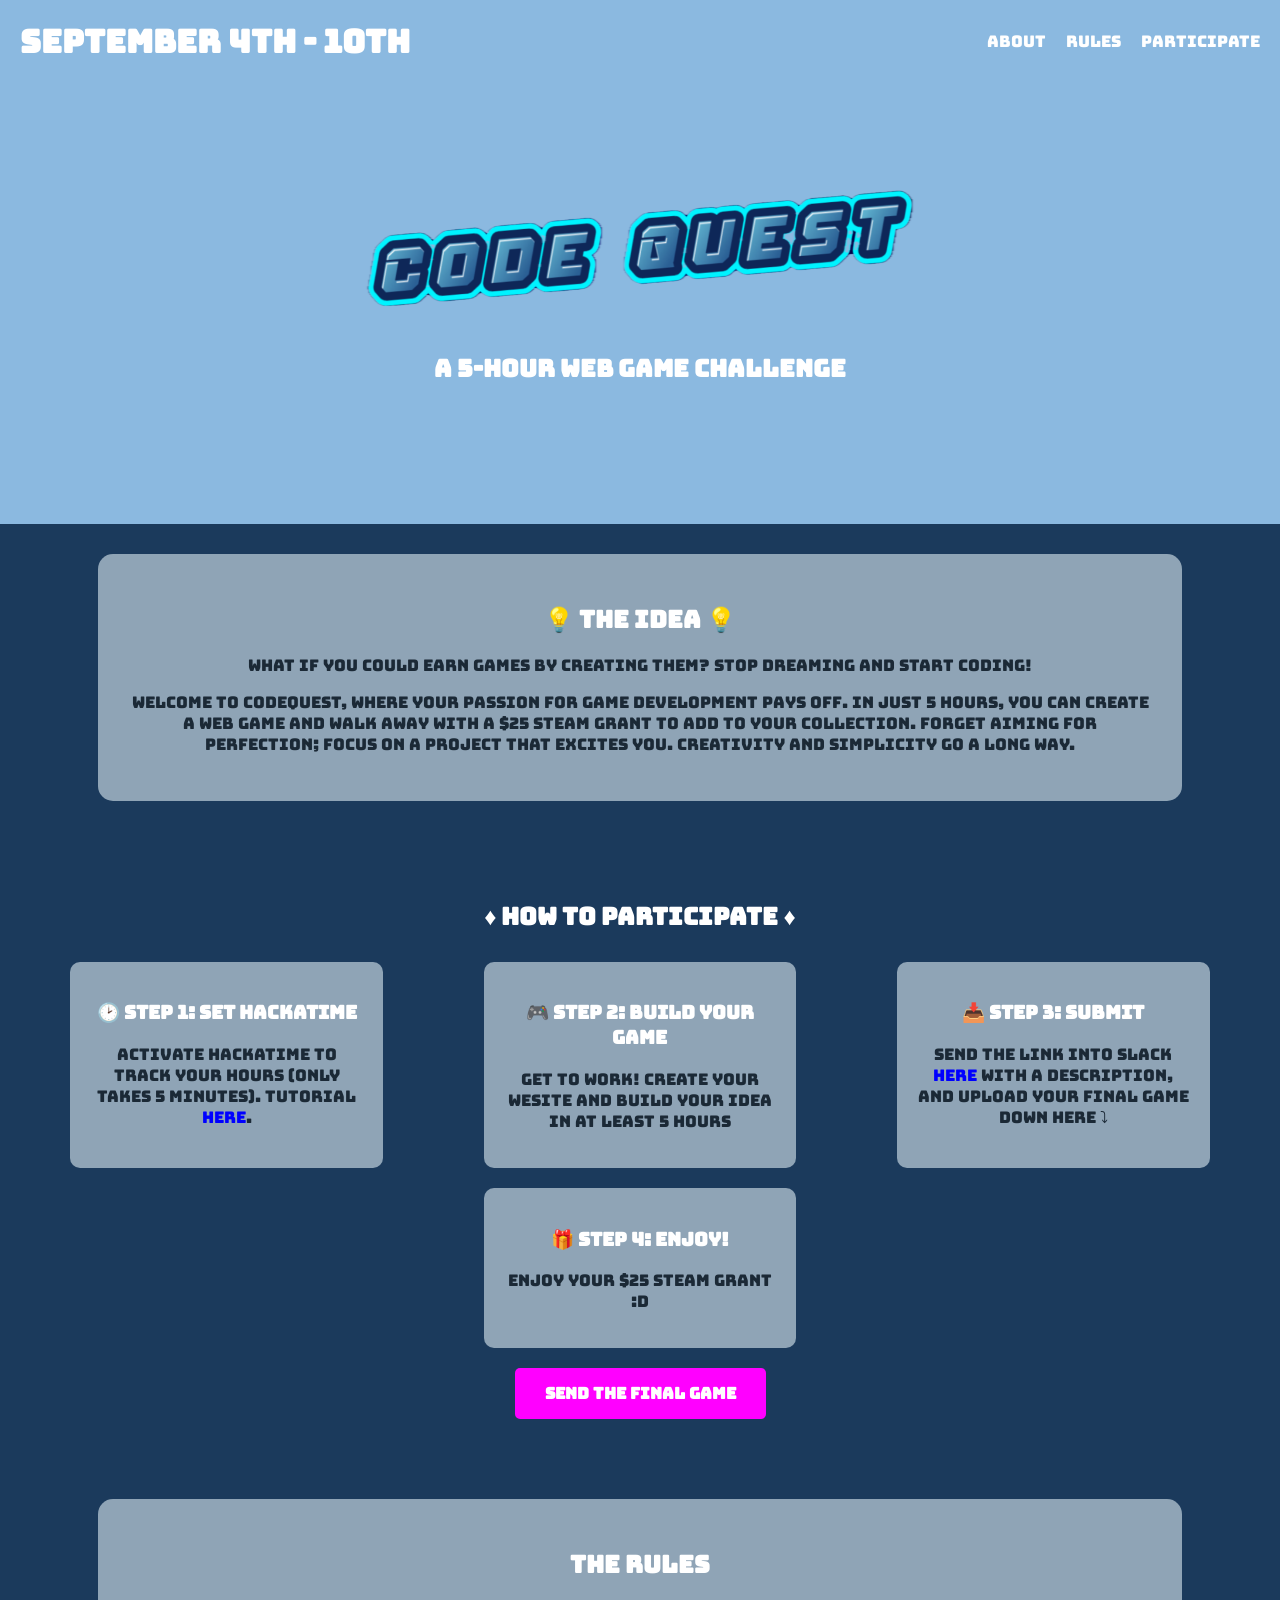
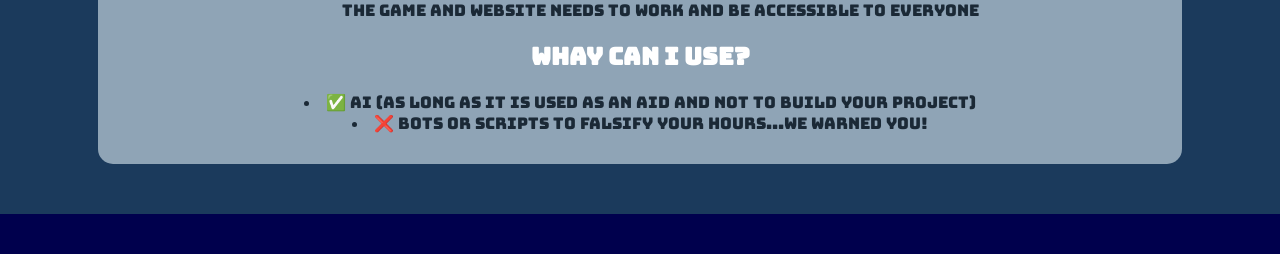
==== index.html @ b4c14d63 "finalAgain" ====
<!DOCTYPE html>
<html lang="en">

<head>
    <meta charset="UTF-8">
    <meta name="viewport" content="width=device-width, initial-scale=1.0">
    <title>CodeQuest</title>
    <link rel="stylesheet" href="style.css">
</head>

<body>

    <header>
        <nav>
            <div class="logo">September 4th - 10th</div>
            <ul>
                <li><a href="#about">About</a></li>
                <li><a href="#rules">Rules</a></li>
                <li><a href="#participate">Participate</a></li>
            </ul>
        </nav>
        <div class="hero">
            <img src="Title.png" alt="GameQuest Title" class="title-gif">
            <h2>A 5-Hour Web Game Challenge</h2>
        </div>
    </header>


    <main>
        <section id="about" class="card">
            <h2>💡 THE IDEA 💡</h2>
            <p>What if you could earn games by creating them? Stop dreaming and start coding!</p>
            <p>Welcome to CodeQuest, where your passion for game development pays off. In just 5 hours, you can create a
                web game and walk away with a $25 Steam Grant to add to your collection. Forget aiming for perfection;
                focus on a project that excites you. Creativity and simplicity go a long way.</p>
        </section>

        <section id="participate">
            <h2>♦️ HOW TO PARTICIPATE ♦️</h2>
            <div class="steps-container">
                <div class="step">
                    <h3>🕑 STEP 1: Set Hackatime</h3>
                    <p>Activate Hackatime to track your hours (only takes 5 minutes). Tutorial <a
                            href="https://hackatime.hackclub.com/" style="color: blue;">here</a>.</p>
                </div>
                <div class="step">
                    <h3>🎮 STEP 2: Build Your Game</h3>
                    <p>Get to work! Create your wesite and build your idea in at least 5 hours</p>
                </div>
                <div class="step">
                    <h3>📥 STEP 3: Submit</h3>
                    <p>Send the link into Slack <a
                            href="https://hackclub.slack.com/archives/C09DTN74MQR" style="color: blue;">here</a> with a description, and upload your final game down here ⤵</p>
                </div>
                <div class="step">
                    <h3>🎁 STEP 4: Enjoy!</h3>
                    <p>Enjoy your $25 Steam grant :D </p>
                </div>
            </div>
            <a href="https://forms.hackclub.com/t/kDtgxUPt8tus" class="button">SEND THE FINAL GAME</a>
        </section>

        <section id="rules" class="card">
            <h2>THE RULES</h2>
            <ul>
                <p>The game and website needs to work and be accessible to everyone</p>
            </ul>
            <h2>WHAY CAN I USE?</h2>
            <li>✅ AI (as long as it is used as an aid and not to build your project)</li>
            <li>❌ Bots or scripts to falsify your hours...we warned you!</li>
        </section>
    </main>

    <footer></footer>

</body>

</html>
---- style.css ----
@font-face {
    font-family: 'Bungee';
    src: url('Bungee-Regular.ttf') format('truetype');
    font-weight: normal;
    font-style: normal;
}



.container {
    max-width: 1200px;
    margin: 0 auto;
    padding: 20px;
}

h1, h2, h3 {
    color: #ffffff;
    text-align: center;
}

a {
    color: #ffffff;
    text-decoration: none;
}

.button {
    display: inline-block;
    padding: 15px 30px;
    background-color: #ff00ff;
    color: #ffffff;
    font-weight: bold;
    text-transform: uppercase;
    border-radius: 5px;
    transition: background-color 0.3s ease;
}

.button:hover {
    background-color: #cc00cc;
}


nav {
    display: flex;
    justify-content: space-between;
    align-items: center;
}

nav .logo {
    font-size: 2em;
    font-weight: bold;
}

nav ul {
    list-style: none;
    padding: 0;
    margin: 0;
    display: flex;
}

nav ul li {
    margin-left: 20px;
}

.hero {
    padding: 100px 0;
}

section {
    padding: 50px 20px;
    text-align: center;
}

.steps-container {
    display: flex;
    justify-content: space-around;
    flex-wrap: wrap;
    margin-top: 30px;
}
.title-gif {
    max-width: 600px;
    width: 80%;
    height: auto;
    display: block;
    margin: 0 auto 20px auto;
}


.step {
    width: 22%;
    background-color: #8FA4B6;
    color: #1B2936;
    padding: 20px;
    border-radius: 10px;
    margin-bottom: 20px;
}

.card {
    background-color: #8FA4B6;
    color: #1B2936;
    border-radius: 15px;
    padding: 30px;
    margin: 30px auto;
    width: 80%;
}

footer {
    background-color: #00004d;
    text-align: center;
    padding: 20px;
    margin-top: 50px;
}

body {
    font-family: 'Bungee', Arial, sans-serif;
    margin: 0;
    padding: 0;
    background-color: #1B3A5C;
    color: #ffffff;
}

header {
    background-color: #8BB9E0;
    padding: 20px;
    text-align: center;
}


@media (max-width: 768px) {
    nav {
        flex-direction: column;
    }

    nav ul {
        margin-top: 20px;
        flex-direction: column;
        align-items: center;
    }

    nav ul li {
        margin: 10px 0;
    }

    .steps-container {
        flex-direction: column;
        align-items: center;
    }

    .step {
        width: 80%;
    }

    .card {
        width: 90%;
    }
}
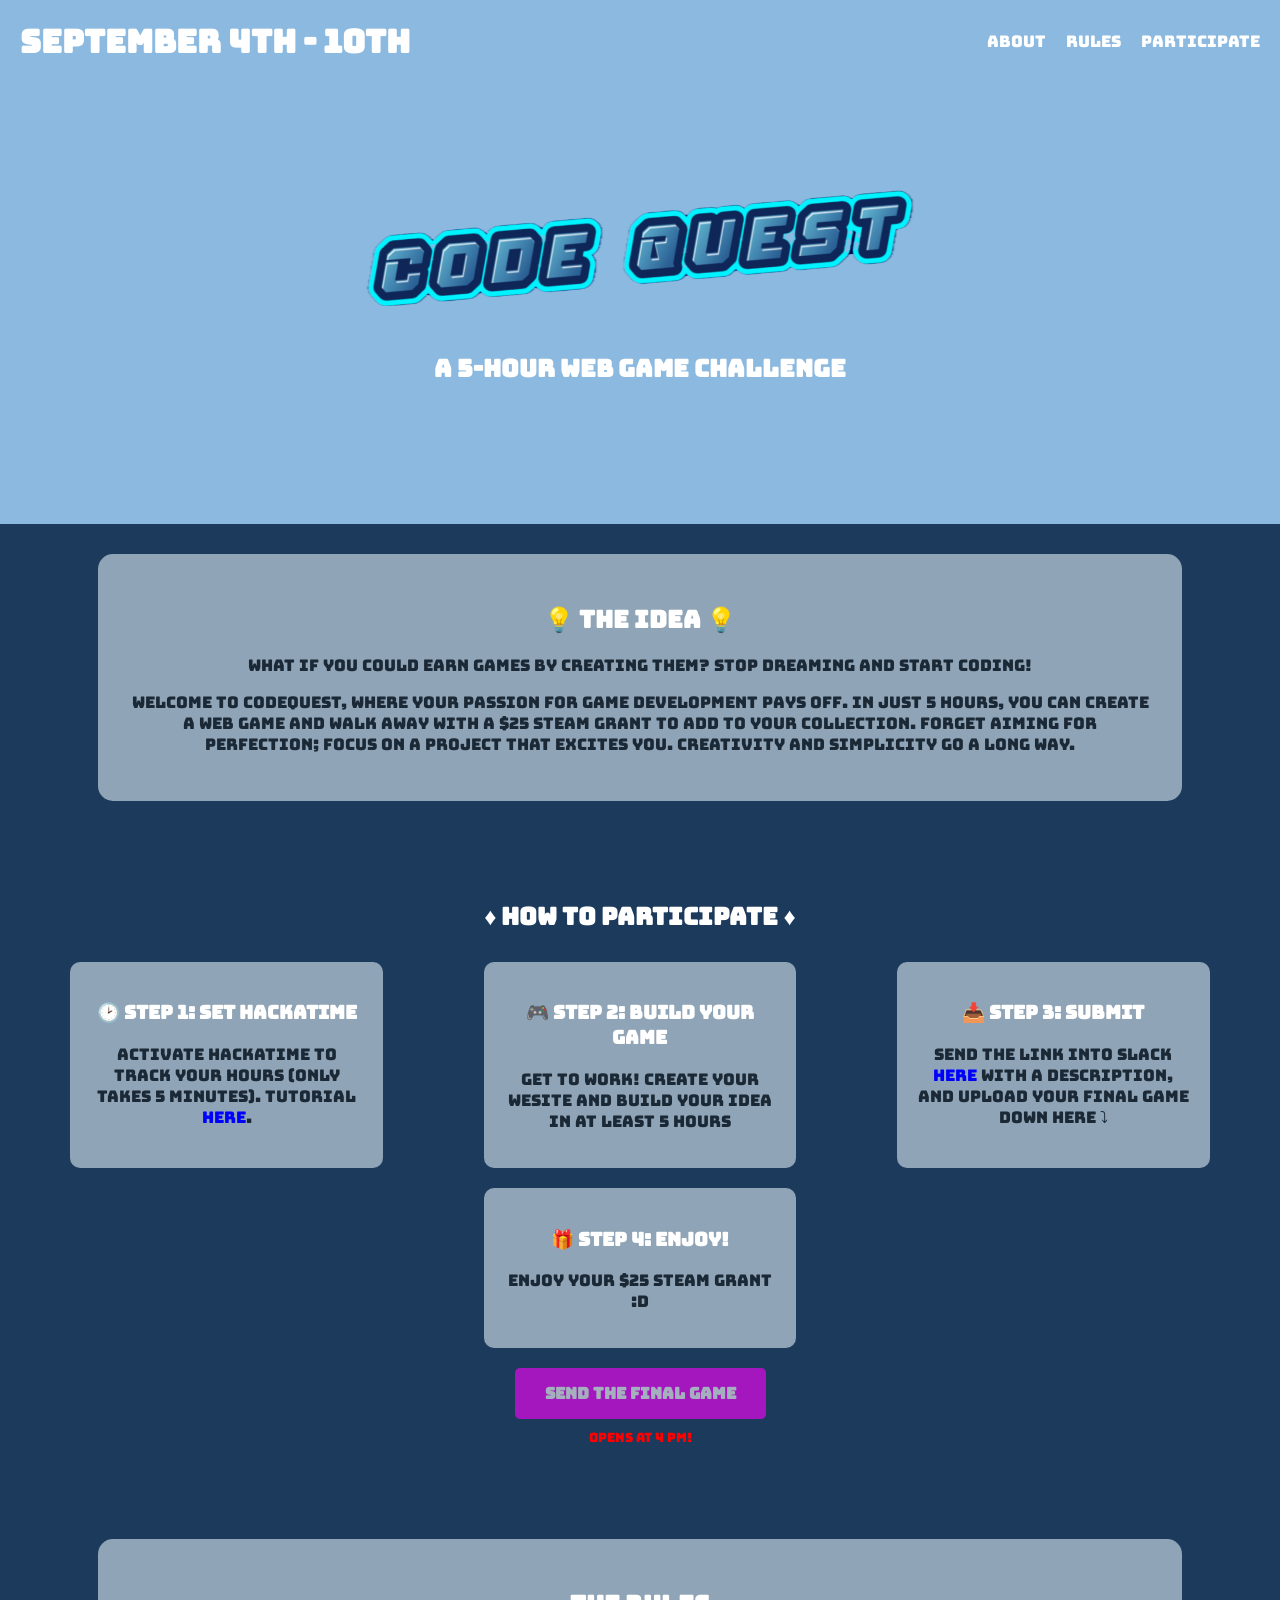
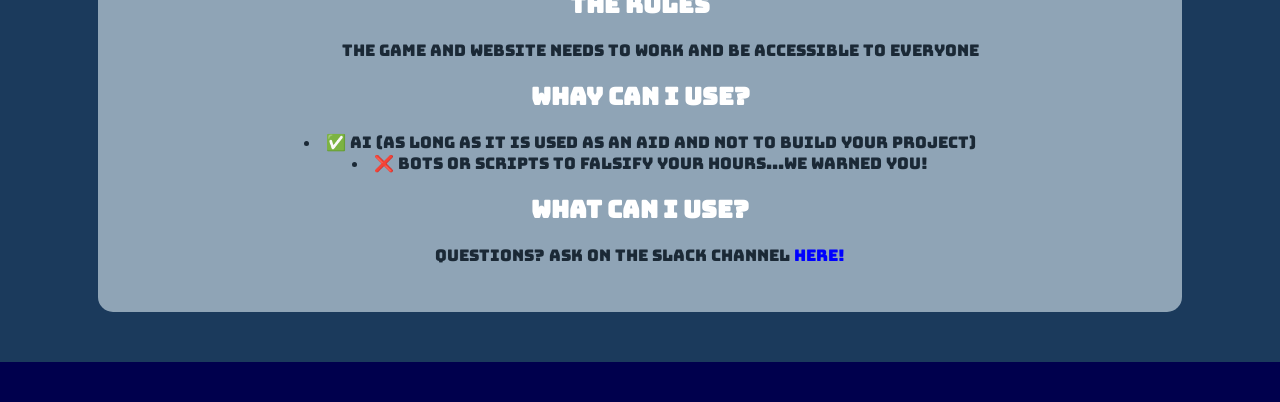
==== commit e8e35dde: "Pre-launch site" ====
--- a/index.html
+++ b/index.html
@@ -57,7 +57,8 @@
                     <p>Enjoy your $25 Steam grant :D </p>
                 </div>
             </div>
-            <a href="https://forms.hackclub.com/t/kDtgxUPt8tus" class="button">SEND THE FINAL GAME</a>
+            <a href="https://forms.hackclub.com/t/kDtgxUPt8tus" class="button disabled" onclick="return false;">SEND THE FINAL GAME</a>
+            <p class="coming-soon">opens at 4 PM!</p>
         </section>
 
         <section id="rules" class="card">
@@ -68,6 +69,9 @@
             <h2>WHAY CAN I USE?</h2>
             <li>✅ AI (as long as it is used as an aid and not to build your project)</li>
             <li>❌ Bots or scripts to falsify your hours...we warned you!</li>
+            <h2>WHAT CAN I USE?</h2>
+            <p>Questions? Ask on the Slack channel <a
+                            href="https://hackclub.slack.com/archives/C09DTN74MQR" style="color: blue;">here!</a></p>
         </section>
     </main>
 
--- a/style.css
+++ b/style.css
@@ -36,6 +36,19 @@
 
 .button:hover {
     background-color: #cc00cc;
+}
+
+.button.disabled {
+    opacity: 0.6;
+    pointer-events: none;
+    cursor: not-allowed;
+}
+
+.coming-soon {
+    color: red;
+    font-size: 0.8em;
+    margin-top: 10px;
+    text-align: center;
 }
 
 
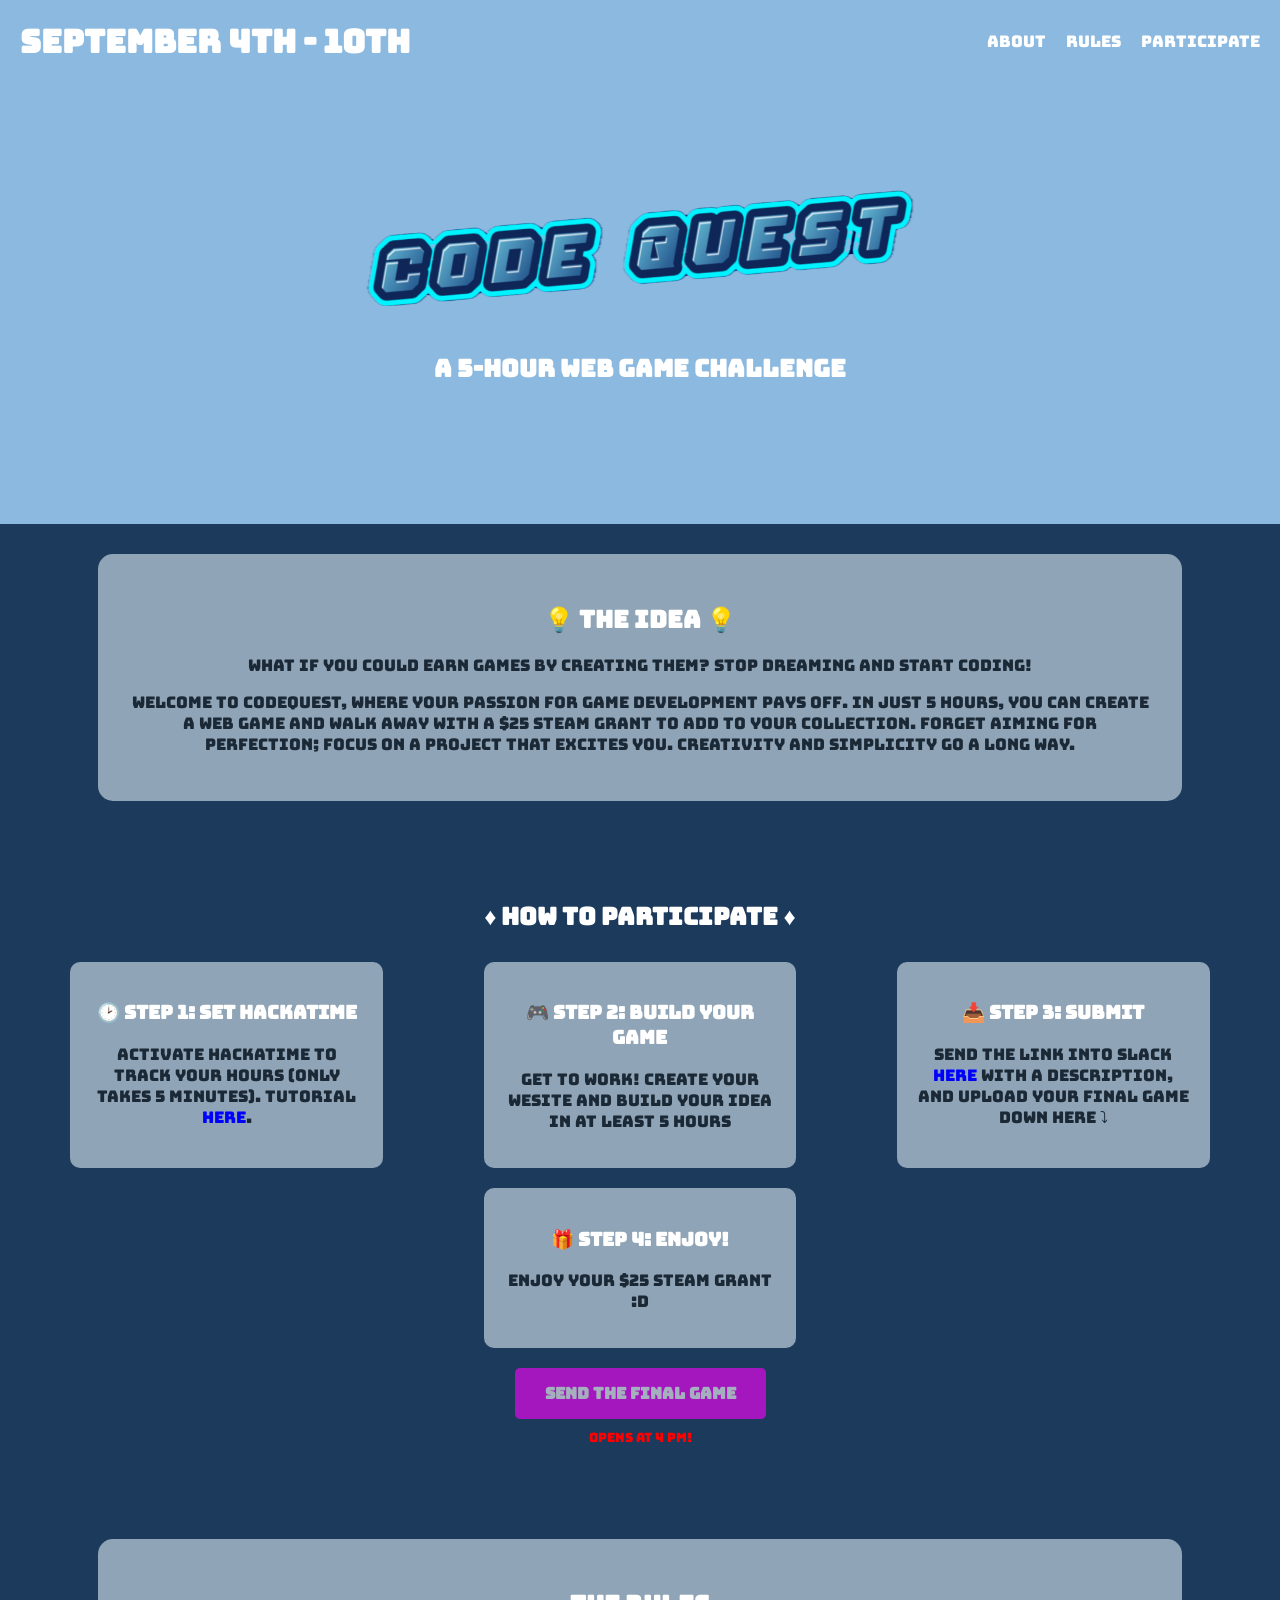
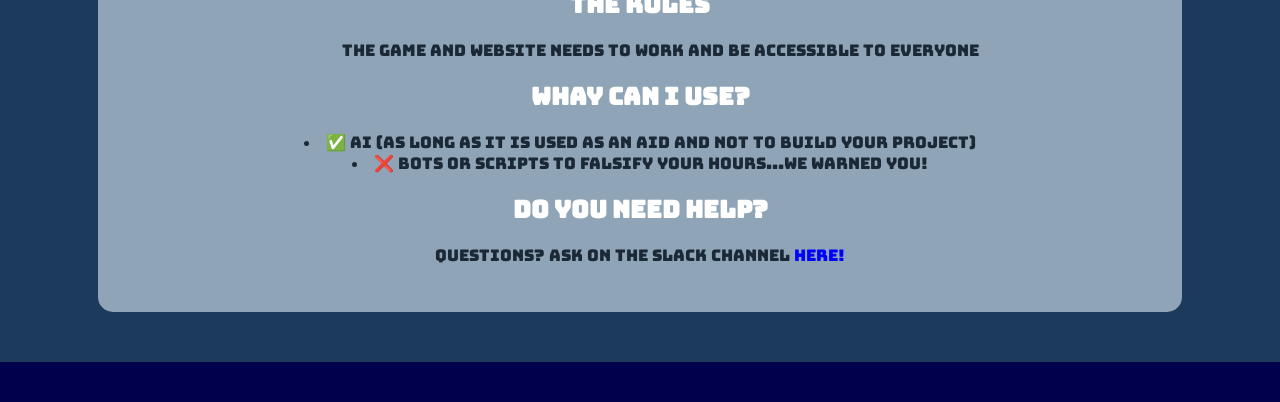
==== commit 5af84fb6: "Pre-launch update" ====
--- a/index.html
+++ b/index.html
@@ -69,9 +69,9 @@
             <h2>WHAY CAN I USE?</h2>
             <li>✅ AI (as long as it is used as an aid and not to build your project)</li>
             <li>❌ Bots or scripts to falsify your hours...we warned you!</li>
-            <h2>WHAT CAN I USE?</h2>
+            <h2>DO YOU NEED HELP?</h2>
             <p>Questions? Ask on the Slack channel <a
-                            href="https://hackclub.slack.com/archives/C09DTN74MQR" style="color: blue;">here!</a></p>
+                            href="https://hackclub.slack.com/archives/C09DEFUQ935" style="color: blue;">here!</a></p>
         </section>
     </main>
 
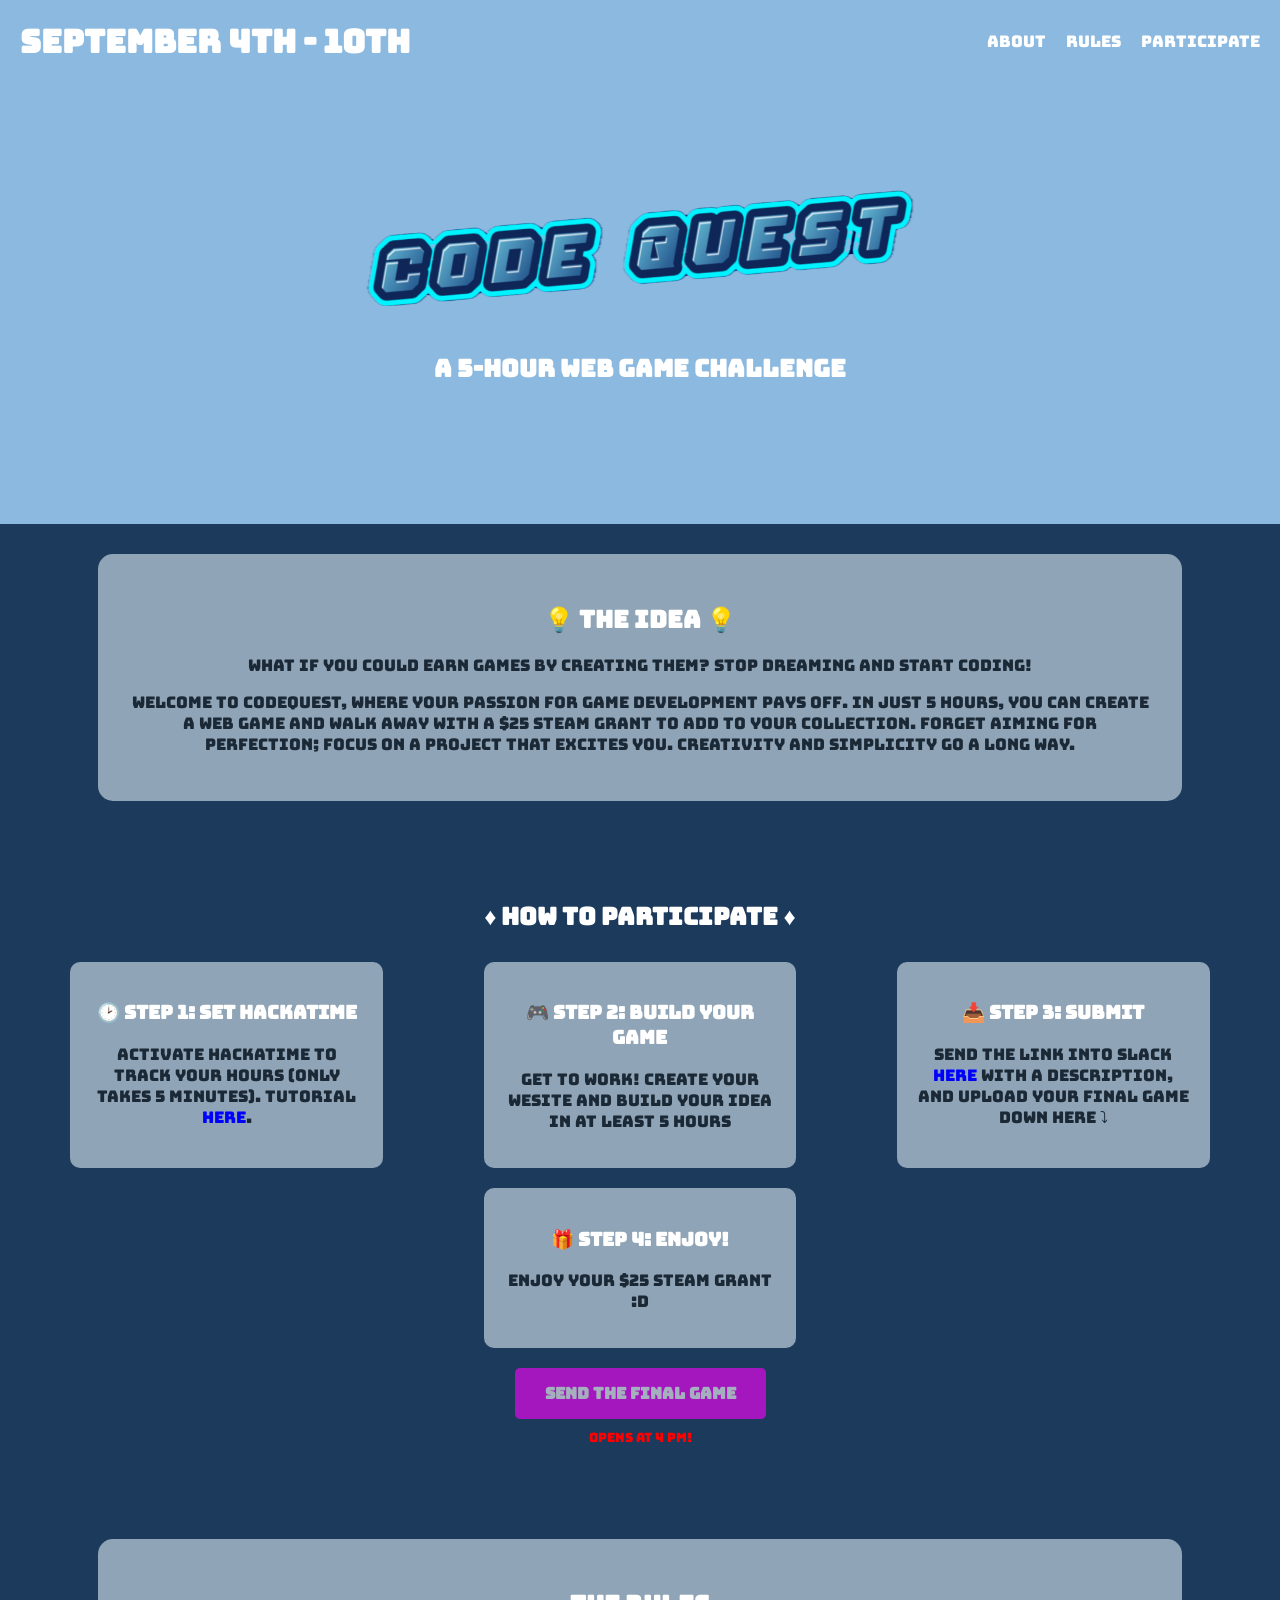
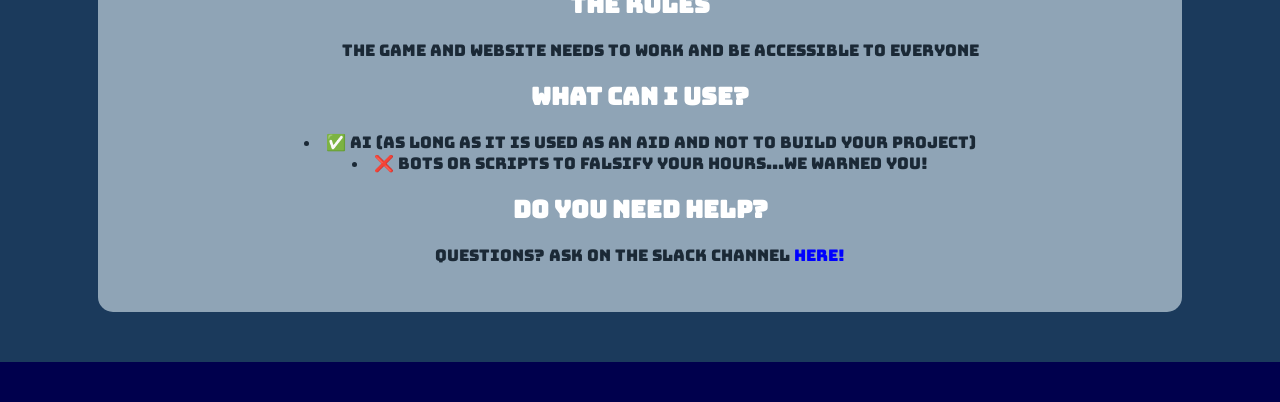
==== commit 4bbc89e5: "fix" ====
--- a/index.html
+++ b/index.html
@@ -66,7 +66,7 @@
             <ul>
                 <p>The game and website needs to work and be accessible to everyone</p>
             </ul>
-            <h2>WHAY CAN I USE?</h2>
+            <h2>WHAT CAN I USE?</h2>
             <li>✅ AI (as long as it is used as an aid and not to build your project)</li>
             <li>❌ Bots or scripts to falsify your hours...we warned you!</li>
             <h2>DO YOU NEED HELP?</h2>
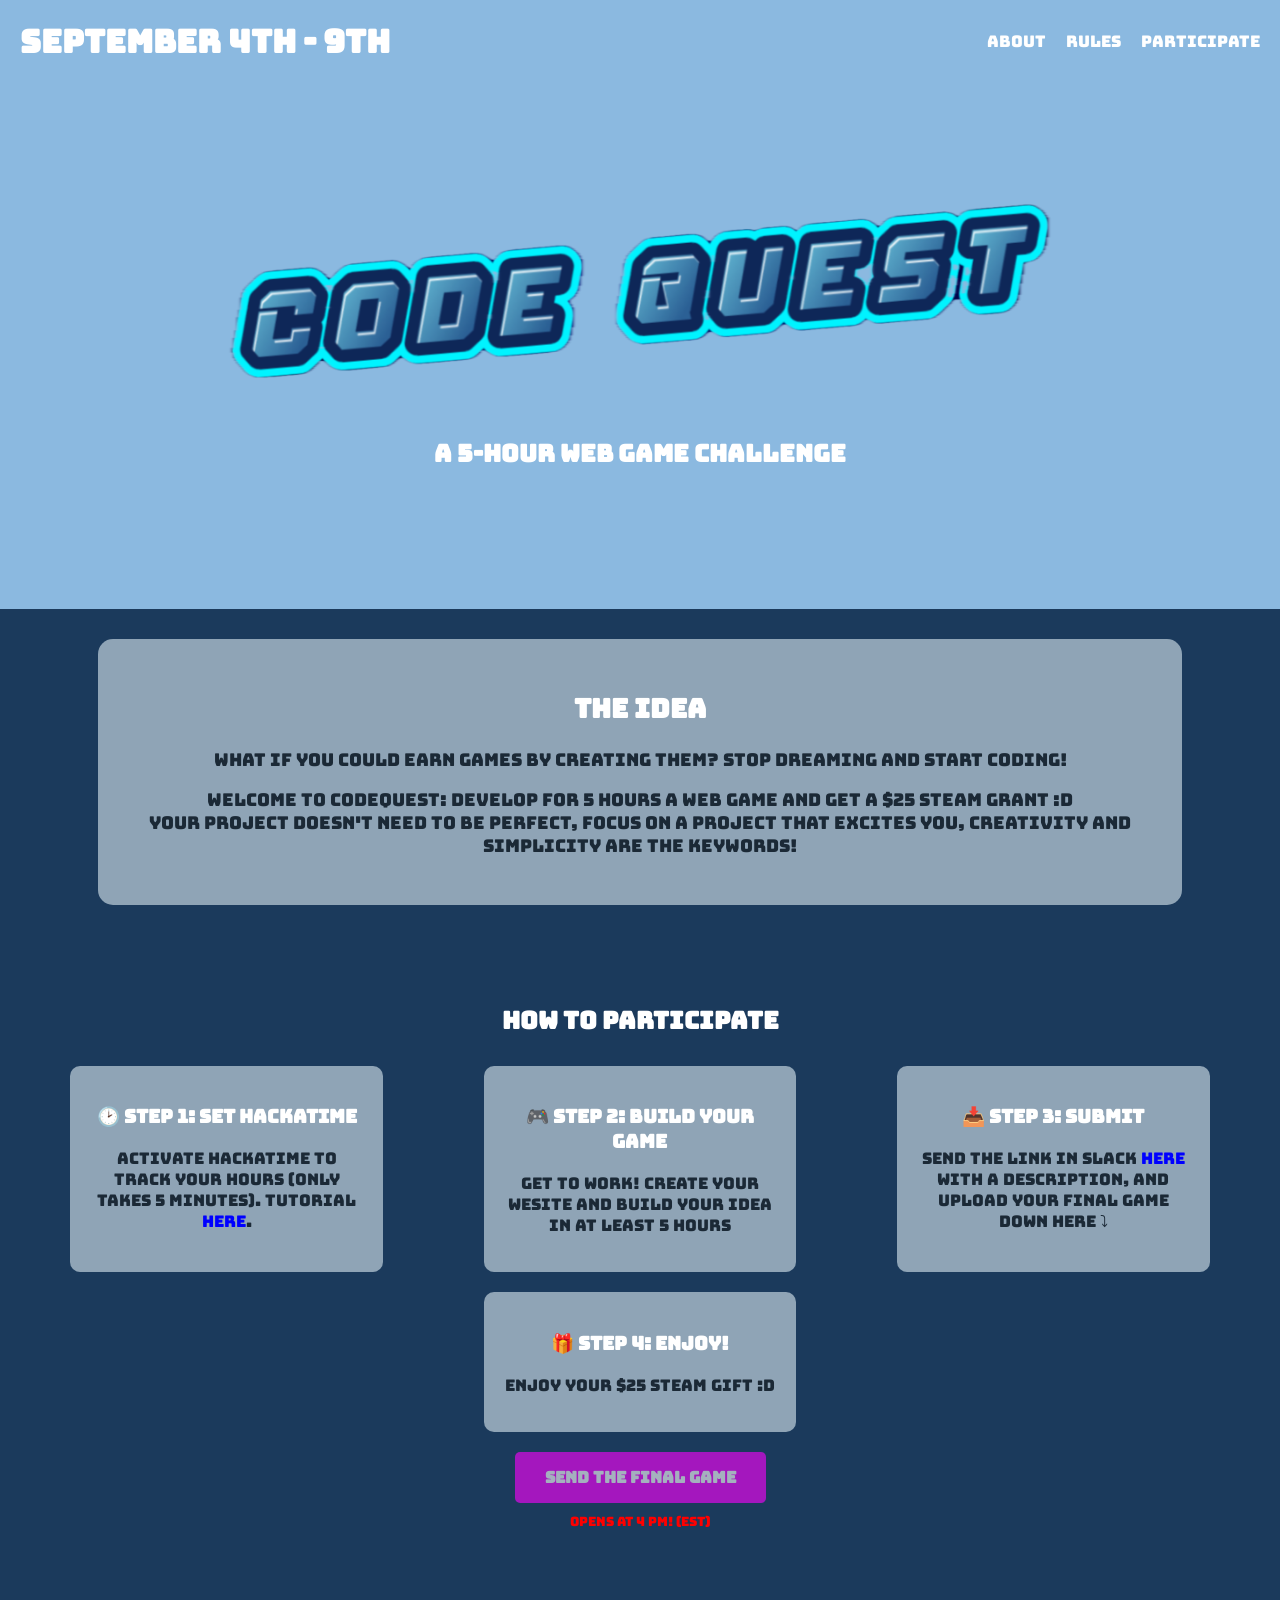
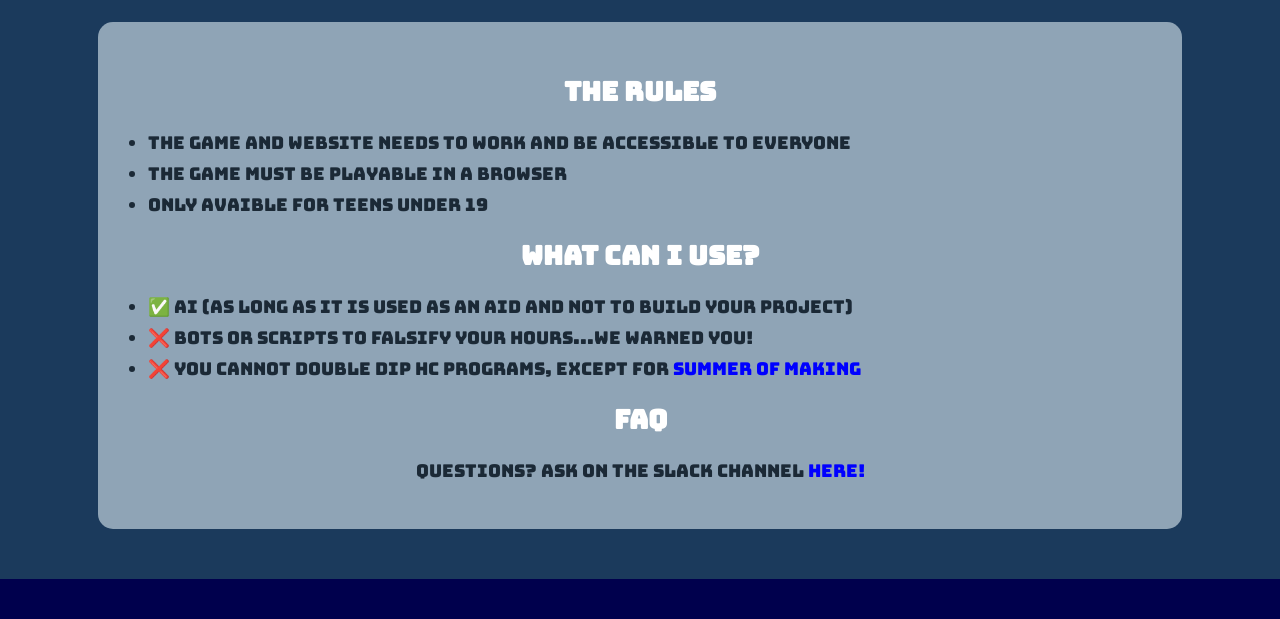
==== commit b136c608: "Pre-launch 2.0" ====
--- a/index.html
+++ b/index.html
@@ -12,7 +12,7 @@
 
     <header>
         <nav>
-            <div class="logo">September 4th - 10th</div>
+            <div class="logo">September 4th - 9th</div>
             <ul>
                 <li><a href="#about">About</a></li>
                 <li><a href="#rules">Rules</a></li>
@@ -28,15 +28,14 @@
 
     <main>
         <section id="about" class="card">
-            <h2>💡 THE IDEA 💡</h2>
+            <h2> THE IDEA </h2>
             <p>What if you could earn games by creating them? Stop dreaming and start coding!</p>
-            <p>Welcome to CodeQuest, where your passion for game development pays off. In just 5 hours, you can create a
-                web game and walk away with a $25 Steam Grant to add to your collection. Forget aiming for perfection;
-                focus on a project that excites you. Creativity and simplicity go a long way.</p>
+            <p>Welcome to CodeQuest: Develop for 5 hours a web game and get a $25 Steam Grant :D<br>
+            Your project doesn't need to be perfect, focus on a project that excites you, creativity and simplicity are the keywords!</p>
         </section>
 
         <section id="participate">
-            <h2>♦️ HOW TO PARTICIPATE ♦️</h2>
+            <h2> HOW TO PARTICIPATE </h2>
             <div class="steps-container">
                 <div class="step">
                     <h3>🕑 STEP 1: Set Hackatime</h3>
@@ -49,27 +48,34 @@
                 </div>
                 <div class="step">
                     <h3>📥 STEP 3: Submit</h3>
-                    <p>Send the link into Slack <a
+                    <p>Send the link in Slack <a
                             href="https://hackclub.slack.com/archives/C09DTN74MQR" style="color: blue;">here</a> with a description, and upload your final game down here ⤵</p>
                 </div>
                 <div class="step">
                     <h3>🎁 STEP 4: Enjoy!</h3>
-                    <p>Enjoy your $25 Steam grant :D </p>
+                    <p>Enjoy your $25 Steam gift :D </p>
                 </div>
             </div>
             <a href="https://forms.hackclub.com/t/kDtgxUPt8tus" class="button disabled" onclick="return false;">SEND THE FINAL GAME</a>
-            <p class="coming-soon">opens at 4 PM!</p>
+            <p class="coming-soon">opens at 4 PM! (EST)</p>
         </section>
 
         <section id="rules" class="card">
             <h2>THE RULES</h2>
             <ul>
-                <p>The game and website needs to work and be accessible to everyone</p>
+                <li>The game and website needs to work and be accessible to everyone</li>
+                <li>The game must be playable in a browser</li>
+                <li>Only avaible for teens under 19</li>
+
             </ul>
             <h2>WHAT CAN I USE?</h2>
-            <li>✅ AI (as long as it is used as an aid and not to build your project)</li>
-            <li>❌ Bots or scripts to falsify your hours...we warned you!</li>
-            <h2>DO YOU NEED HELP?</h2>
+            <ul>
+                <li>✅ AI (as long as it is used as an aid and not to build your project)</li>
+                <li>❌ Bots or scripts to falsify your hours...we warned you!</li>
+                <li>❌ You cannot double dip HC programs, except for <a
+                            href="https://hackclub.slack.com/archives/C09DTN74MQR" style="color: blue;">Summer Of Making</a></li>
+            </ul>
+            <h2>FAQ</h2>
             <p>Questions? Ask on the Slack channel <a
                             href="https://hackclub.slack.com/archives/C09DEFUQ935" style="color: blue;">here!</a></p>
         </section>
--- a/style.css
+++ b/style.css
@@ -90,7 +90,7 @@
     margin-top: 30px;
 }
 .title-gif {
-    max-width: 600px;
+    max-width: 900px;
     width: 80%;
     height: auto;
     display: block;
@@ -114,6 +114,17 @@
     padding: 30px;
     margin: 30px auto;
     width: 80%;
+    font-size: 1.1em;
+}
+
+.card ul {
+    padding-left: 20px;
+    text-align: left;
+}
+
+.card li {
+    margin-bottom: 8px;
+    text-align: left;
 }
 
 footer {
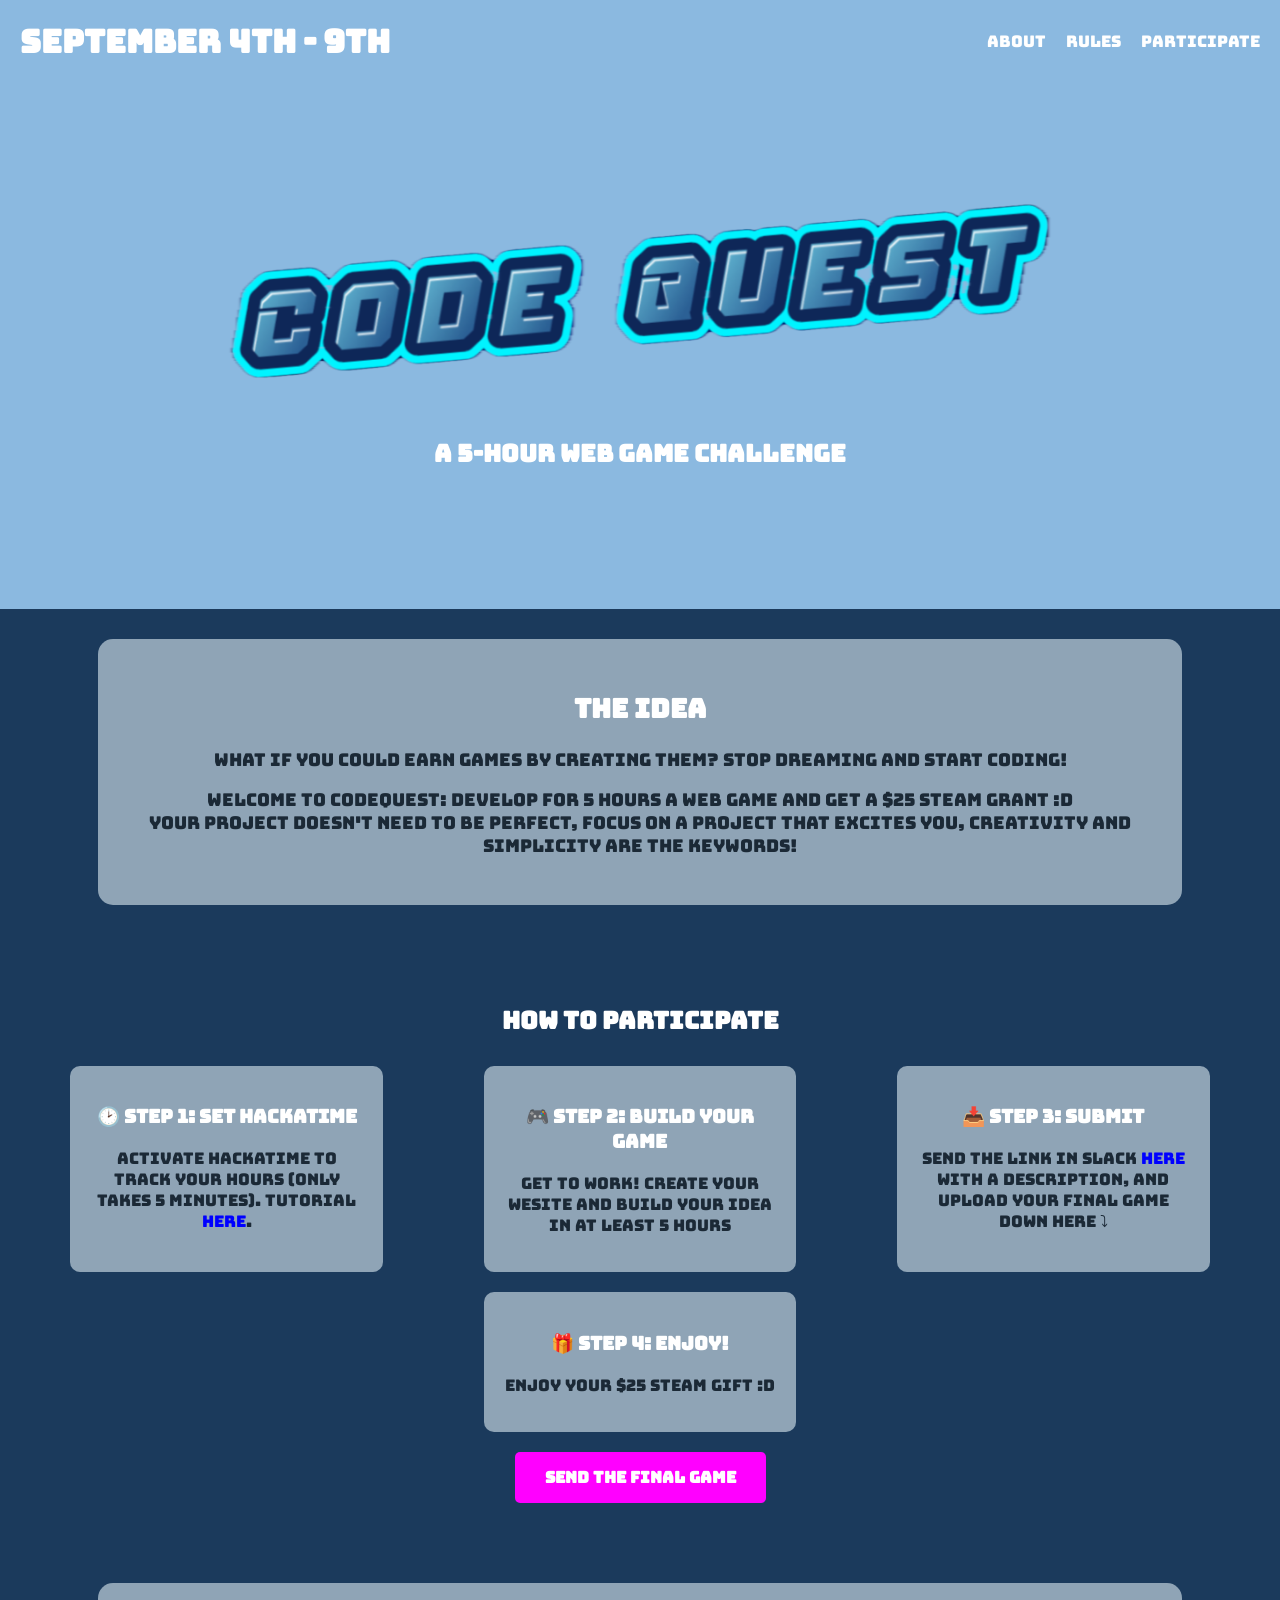
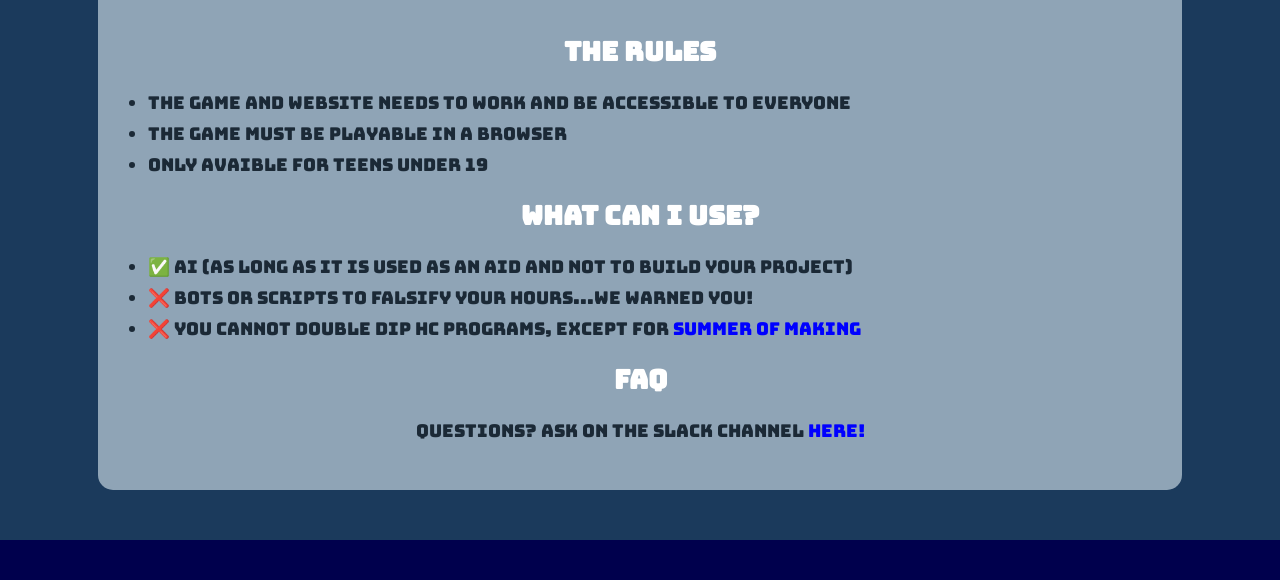
==== commit ad1df13b: "launch site" ====
--- a/index.html
+++ b/index.html
@@ -56,8 +56,7 @@
                     <p>Enjoy your $25 Steam gift :D </p>
                 </div>
             </div>
-            <a href="https://forms.hackclub.com/t/kDtgxUPt8tus" class="button disabled" onclick="return false;">SEND THE FINAL GAME</a>
-            <p class="coming-soon">opens at 4 PM! (EST)</p>
+            <a href="https://forms.hackclub.com/t/kDtgxUPt8tus" class="button">SEND THE FINAL GAME</a>
         </section>
 
         <section id="rules" class="card">
@@ -73,7 +72,7 @@
                 <li>✅ AI (as long as it is used as an aid and not to build your project)</li>
                 <li>❌ Bots or scripts to falsify your hours...we warned you!</li>
                 <li>❌ You cannot double dip HC programs, except for <a
-                            href="https://hackclub.slack.com/archives/C09DTN74MQR" style="color: blue;">Summer Of Making</a></li>
+                            href="https://summer.hackclub.com" style="color: blue;">Summer Of Making</a></li>
             </ul>
             <h2>FAQ</h2>
             <p>Questions? Ask on the Slack channel <a
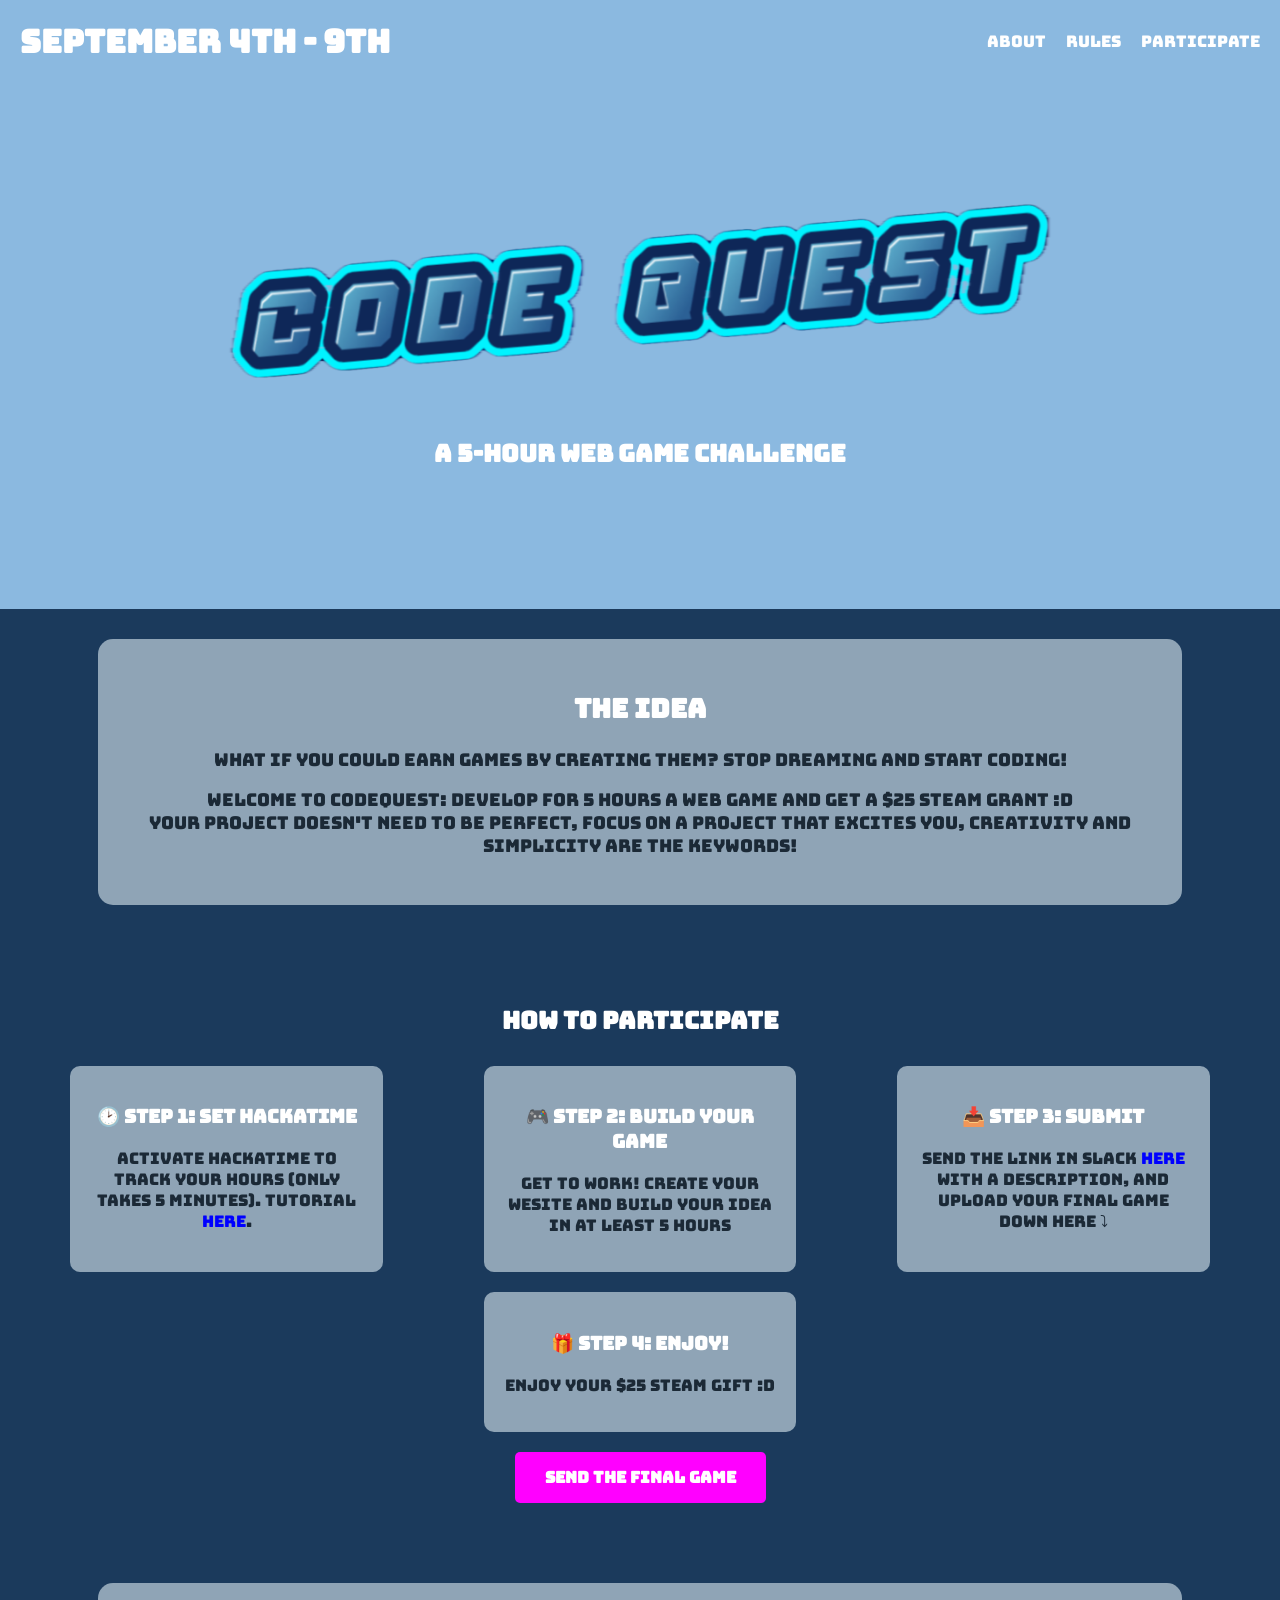
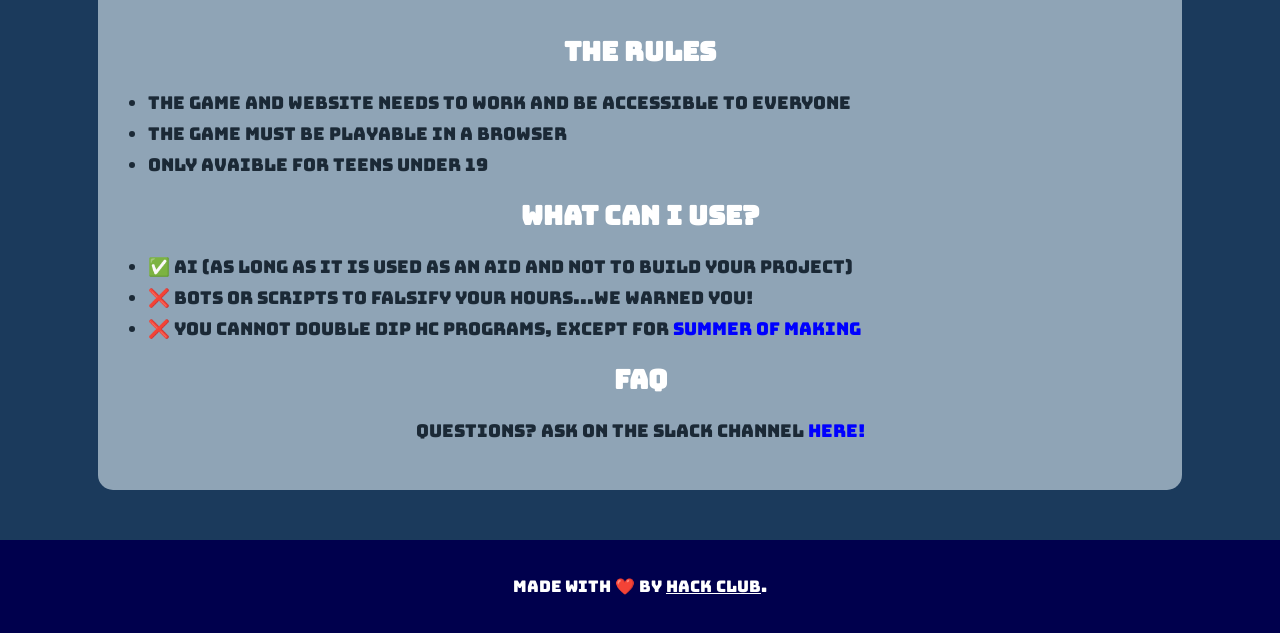
==== commit 18087d39: "improve folder structure, add a favicon, and add text to footer" ====
--- a/index.html
+++ b/index.html
@@ -6,6 +6,7 @@
     <meta name="viewport" content="width=device-width, initial-scale=1.0">
     <title>CodeQuest</title>
     <link rel="stylesheet" href="style.css">
+    <link rel="icon" type="image/png" href="img/favicon.png">
 </head>
 
 <body>
@@ -20,7 +21,7 @@
             </ul>
         </nav>
         <div class="hero">
-            <img src="Title.png" alt="GameQuest Title" class="title-gif">
+            <img src="img/title.png" alt="GameQuest Title" class="title-gif">
             <h2>A 5-Hour Web Game Challenge</h2>
         </div>
     </header>
@@ -80,7 +81,9 @@
         </section>
     </main>
 
-    <footer></footer>
+    <footer>
+        <p>Made with ❤️ by <a style="text-decoration: underline;" href="https://hackclub.com">Hack Club</a>.</p>
+    </footer>
 
 </body>
 
